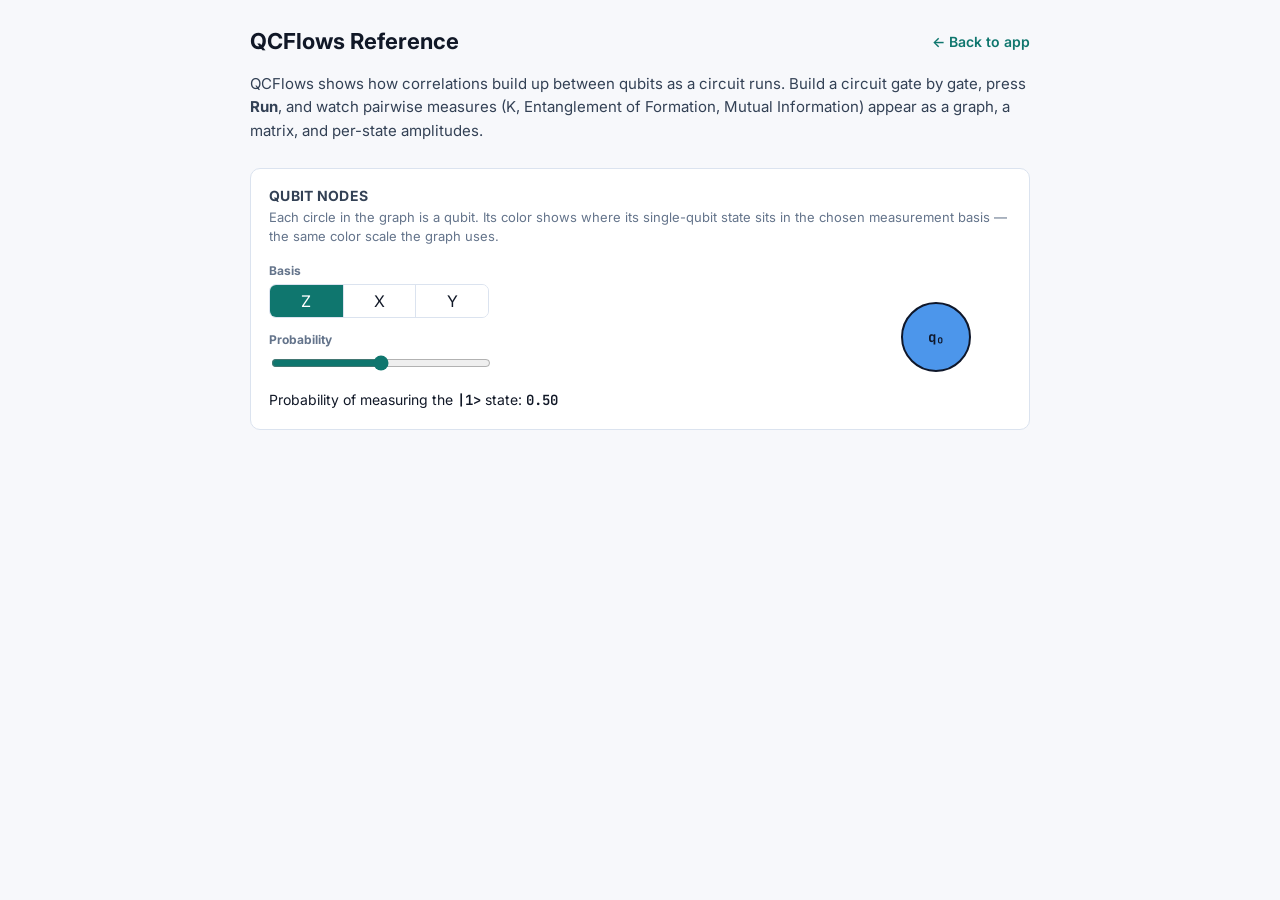
==== reference.html @ 470273de "Reference page" ====
<!DOCTYPE html>
<html lang="en">
<head>
  <meta charset="UTF-8" />
  <meta name="viewport" content="width=device-width, initial-scale=1.0" />
  <title>QCFlows · Reference</title>
  <link rel="preconnect" href="https://fonts.googleapis.com">
  <link rel="preconnect" href="https://fonts.gstatic.com" crossorigin>
  <link href="https://fonts.googleapis.com/css2?family=Inter:wght@400;500;600;700&family=JetBrains+Mono:wght@400;500;600&display=swap" rel="stylesheet">
  <script src="https://d3js.org/d3.v7.min.js"></script>
  <style>
    :root {
      --bg: #f7f8fb;
      --panel: #ffffff;
      --text: #111827;
      --muted: #64748b;
      --line: #dbe3ef;
      --accent: #0f766e;
      --accent-soft: #ccfbf1;
      --mono: 'JetBrains Mono', ui-monospace, SFMono-Regular, Menlo, Consolas, monospace;
    }

    * { box-sizing: border-box; }

    body {
      margin: 0;
      background: var(--bg);
      color: var(--text);
      font-family: Inter, -apple-system, BlinkMacSystemFont, "Segoe UI", sans-serif;
    }

    .wrap {
      max-width: 820px;
      margin: 0 auto;
      padding: 28px 20px 64px;
    }

    .topbar {
      display: flex;
      align-items: center;
      justify-content: space-between;
      gap: 12px;
      margin-bottom: 18px;
    }

    .topbar h1 {
      margin: 0;
      font-size: 22px;
    }

    .back {
      color: var(--accent);
      text-decoration: none;
      font-weight: 600;
      font-size: 14px;
    }

    .back:hover { text-decoration: underline; }

    .lede {
      color: #334155;
      font-size: 15px;
      line-height: 1.55;
      margin: 0 0 26px;
    }

    .ref-card {
      background: var(--panel);
      border: 1px solid var(--line);
      border-radius: 10px;
      padding: 18px;
      margin-bottom: 16px;
    }

    .ref-card h2 {
      margin: 0 0 4px;
      font-size: 14px;
      text-transform: uppercase;
      letter-spacing: 0.02em;
      color: #334155;
    }

    .ref-card p.desc {
      margin: 0 0 16px;
      color: var(--muted);
      font-size: 13px;
      line-height: 1.5;
    }

    .demo {
      display: grid;
      grid-template-columns: 1fr 150px;
      gap: 20px;
      align-items: center;
    }

    .controls { display: grid; gap: 14px; }

    .field-label {
      display: block;
      margin-bottom: 6px;
      color: var(--muted);
      font-size: 12px;
      font-weight: 700;
    }

    .segmented {
      display: grid;
      grid-template-columns: repeat(3, 1fr);
      border: 1px solid var(--line);
      border-radius: 7px;
      overflow: hidden;
      max-width: 220px;
    }

    .segmented button {
      border: 0;
      border-radius: 0;
      min-height: 32px;
      background: #fff;
      color: var(--text);
      font: inherit;
      cursor: pointer;
    }

    .segmented button + button { border-left: 1px solid var(--line); }
    .segmented button.active { background: var(--accent); color: #fff; }

    input[type="range"] {
      width: 100%;
      max-width: 220px;
      accent-color: var(--accent);
    }

    .readout { font-size: 14px; line-height: 1.5; font-variant-ligatures: none; }
    .readout .ket,
    .readout .val { font-family: var(--mono); font-weight: 600; }

    .node-stage { display: grid; place-items: center; }
    .node-stage svg { width: 120px; height: 120px; }

    .node-circle { stroke: #0f172a; stroke-width: 2px; }
    .node-text {
      fill: #0f172a;
      font-family: var(--mono);
      font-size: 14px;
      font-weight: 700;
      text-anchor: middle;
      dominant-baseline: central;
    }

    @media (max-width: 560px) {
      .demo { grid-template-columns: 1fr; }
      .node-stage { order: -1; }
    }
  </style>
</head>
<body>
  <div class="wrap">
    <div class="topbar">
      <h1>QCFlows Reference</h1>
      <a class="back" href="index.html">← Back to app</a>
    </div>

    <p class="lede">
      QCFlows shows how correlations build up between qubits as a circuit runs.
      Build a circuit gate by gate, press <strong>Run</strong>, and watch pairwise
      measures (K, Entanglement of Formation, Mutual Information) appear as a graph,
      a matrix, and per-state amplitudes.
    </p>

    <section class="ref-card">
      <h2>Qubit nodes</h2>
      <p class="desc">
        Each circle in the graph is a qubit. Its color shows where its single-qubit
        state sits in the chosen measurement basis — the same color scale the graph uses.
      </p>

      <div class="demo">
        <div class="controls">
          <div>
            <span class="field-label">Basis</span>
            <div class="segmented" id="ref-basis">
              <button type="button" data-basis="z" class="active">Z</button>
              <button type="button" data-basis="x">X</button>
              <button type="button" data-basis="y">Y</button>
            </div>
          </div>

          <div>
            <span class="field-label">Probability</span>
            <input id="ref-slider" type="range" min="0" max="1" step="0.01" value="0.5">
          </div>

          <div class="readout">
            Probability of measuring the <span class="ket" id="ref-ket">|1></span> state:
            <span class="val" id="ref-prob">0.50</span>
          </div>
        </div>

        <div class="node-stage">
          <svg viewBox="0 0 120 120" role="img" aria-label="Qubit node colored by probability">
            <circle class="node-circle" id="ref-node" cx="60" cy="60" r="34"></circle>
            <text class="node-text" x="60" y="60">q₀</text>
          </svg>
        </div>
      </div>
    </section>

  </div>

  <script>
    const EIGEN = {z: "1", x: "-", y: "ī"};

    const basisControl = document.getElementById("ref-basis");
    const slider = document.getElementById("ref-slider");
    const node = document.getElementById("ref-node");
    const ket = document.getElementById("ref-ket");
    const prob = document.getElementById("ref-prob");

    let basis = "z";
    let p = 0.5;

    // Same Blues scale as the graph; falls back if d3 is unavailable.
    function blues(t) {
      return window.d3
        ? d3.interpolateBlues(t)
        : `hsl(212, 80%, ${96 - 70 * t}%)`;
    }

    function render() {
      const prob0 = 1 - p;                 // graph colors by P(|0>-type)
      node.setAttribute("fill", blues(prob0));
      ket.textContent = `|${EIGEN[basis]}>`;
      prob.textContent = p.toFixed(2);
    }

    basisControl.addEventListener("click", (event) => {
      const button = event.target.closest("button");
      if (!button) return;
      basis = button.dataset.basis;
      for (const item of basisControl.querySelectorAll("button")) {
        item.classList.toggle("active", item === button);
      }
      render();
    });

    slider.addEventListener("input", (event) => {
      p = Number(event.target.value);
      render();
    });

    render();
  </script>
</body>
</html>
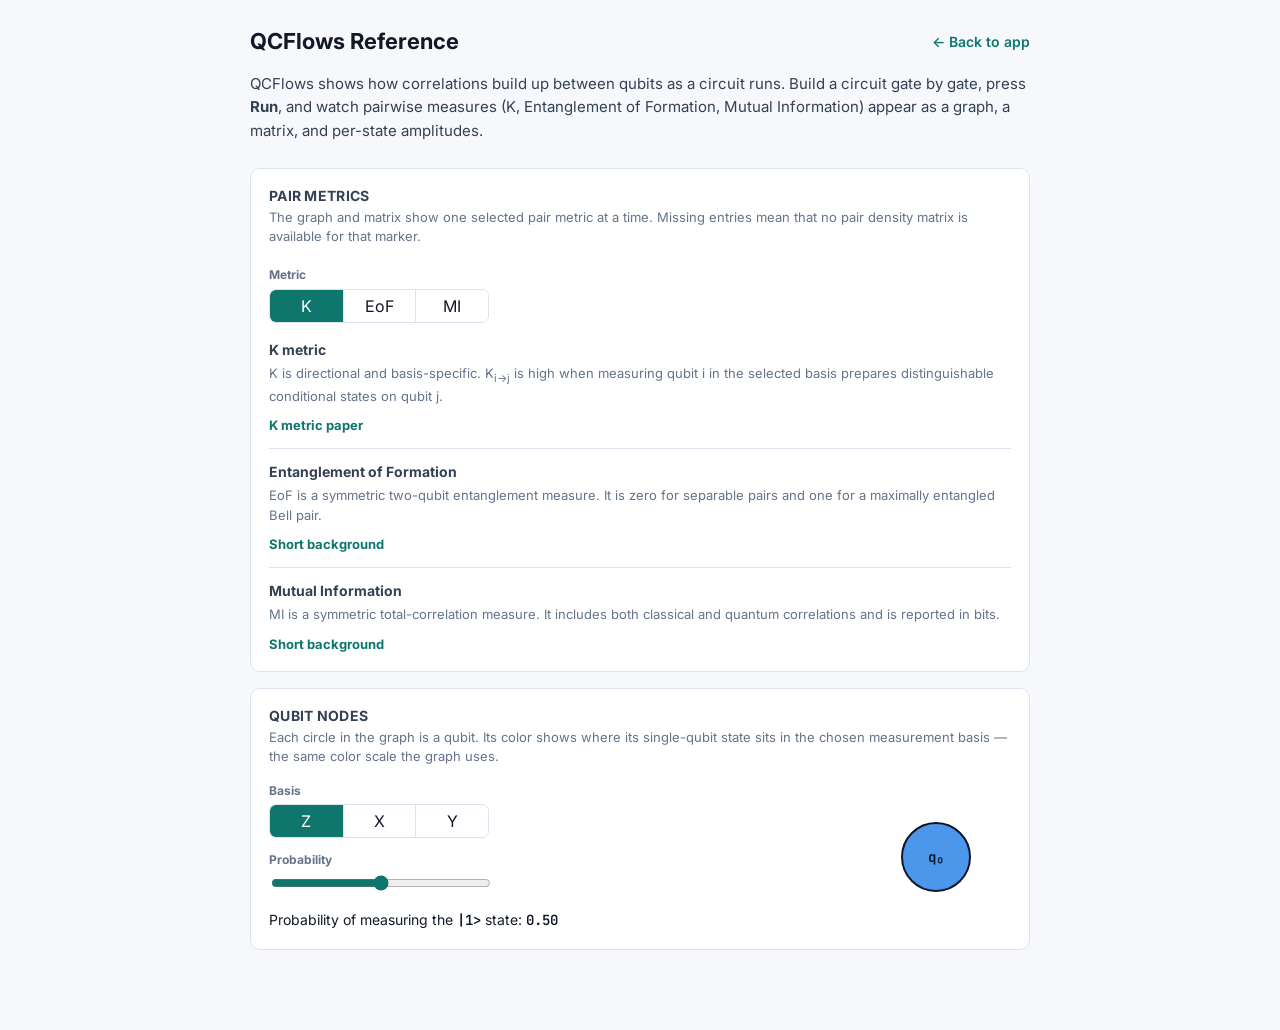
==== commit 2fb0ab20: "Improve sidebar and metric help" ====
--- a/reference.html
+++ b/reference.html
@@ -87,6 +87,63 @@
       line-height: 1.5;
     }
 
+    .metric-ref {
+      border-top: 1px solid var(--line);
+      padding-top: 14px;
+      margin-top: 14px;
+    }
+
+    .tool-snapshot {
+      display: inline-grid;
+      gap: 7px;
+      min-width: min(100%, 220px);
+      margin: 0 0 18px;
+    }
+
+    .tool-snapshot .field-label {
+      margin: 0;
+    }
+
+    .tool-snapshot .segmented {
+      max-width: none;
+    }
+
+    .tool-snapshot button {
+      pointer-events: none;
+    }
+
+    .metric-ref:first-of-type {
+      border-top: 0;
+      padding-top: 0;
+      margin-top: 0;
+    }
+
+    .metric-ref h3 {
+      margin: 0 0 6px;
+      color: #334155;
+      font-size: 14px;
+    }
+
+    .metric-ref p {
+      margin: 0 0 8px;
+      color: var(--muted);
+      font-size: 13px;
+      line-height: 1.5;
+    }
+
+    .ref-link {
+      color: var(--accent);
+      font-size: 13px;
+      font-weight: 700;
+      text-decoration: none;
+    }
+
+    .ref-link:hover,
+    .ref-link:focus-visible {
+      text-decoration: underline;
+      outline: none;
+    }
+
     .demo {
       display: grid;
       grid-template-columns: 1fr 150px;
@@ -168,6 +225,51 @@
       measures (K, Entanglement of Formation, Mutual Information) appear as a graph,
       a matrix, and per-state amplitudes.
     </p>
+
+    <section class="ref-card" id="metrics">
+      <h2>Pair metrics</h2>
+      <p class="desc">
+        The graph and matrix show one selected pair metric at a time. Missing
+        entries mean that no pair density matrix is available for that marker.
+      </p>
+
+      <div class="tool-snapshot" aria-label="Metric selector preview">
+        <span class="field-label">Metric</span>
+        <div class="segmented">
+          <button type="button" class="active" tabindex="-1">K</button>
+          <button type="button" tabindex="-1">EoF</button>
+          <button type="button" tabindex="-1">MI</button>
+        </div>
+      </div>
+
+      <article class="metric-ref" id="metric-k">
+        <h3>K metric</h3>
+        <p>
+          K is directional and basis-specific. K<sub>i→j</sub> is high when
+          measuring qubit i in the selected basis prepares distinguishable
+          conditional states on qubit j.
+        </p>
+        <a class="ref-link" href="https://arxiv.org/abs/2606.16549" target="_blank" rel="noopener">K metric paper</a>
+      </article>
+
+      <article class="metric-ref" id="metric-eof">
+        <h3>Entanglement of Formation</h3>
+        <p>
+          EoF is a symmetric two-qubit entanglement measure. It is zero for
+          separable pairs and one for a maximally entangled Bell pair.
+        </p>
+        <a class="ref-link" href="https://en.wikipedia.org/wiki/Entanglement_of_formation" target="_blank" rel="noopener">Short background</a>
+      </article>
+
+      <article class="metric-ref" id="metric-mi">
+        <h3>Mutual Information</h3>
+        <p>
+          MI is a symmetric total-correlation measure. It includes both
+          classical and quantum correlations and is reported in bits.
+        </p>
+        <a class="ref-link" href="https://en.wikipedia.org/wiki/Quantum_mutual_information" target="_blank" rel="noopener">Short background</a>
+      </article>
+    </section>
 
     <section class="ref-card">
       <h2>Qubit nodes</h2>
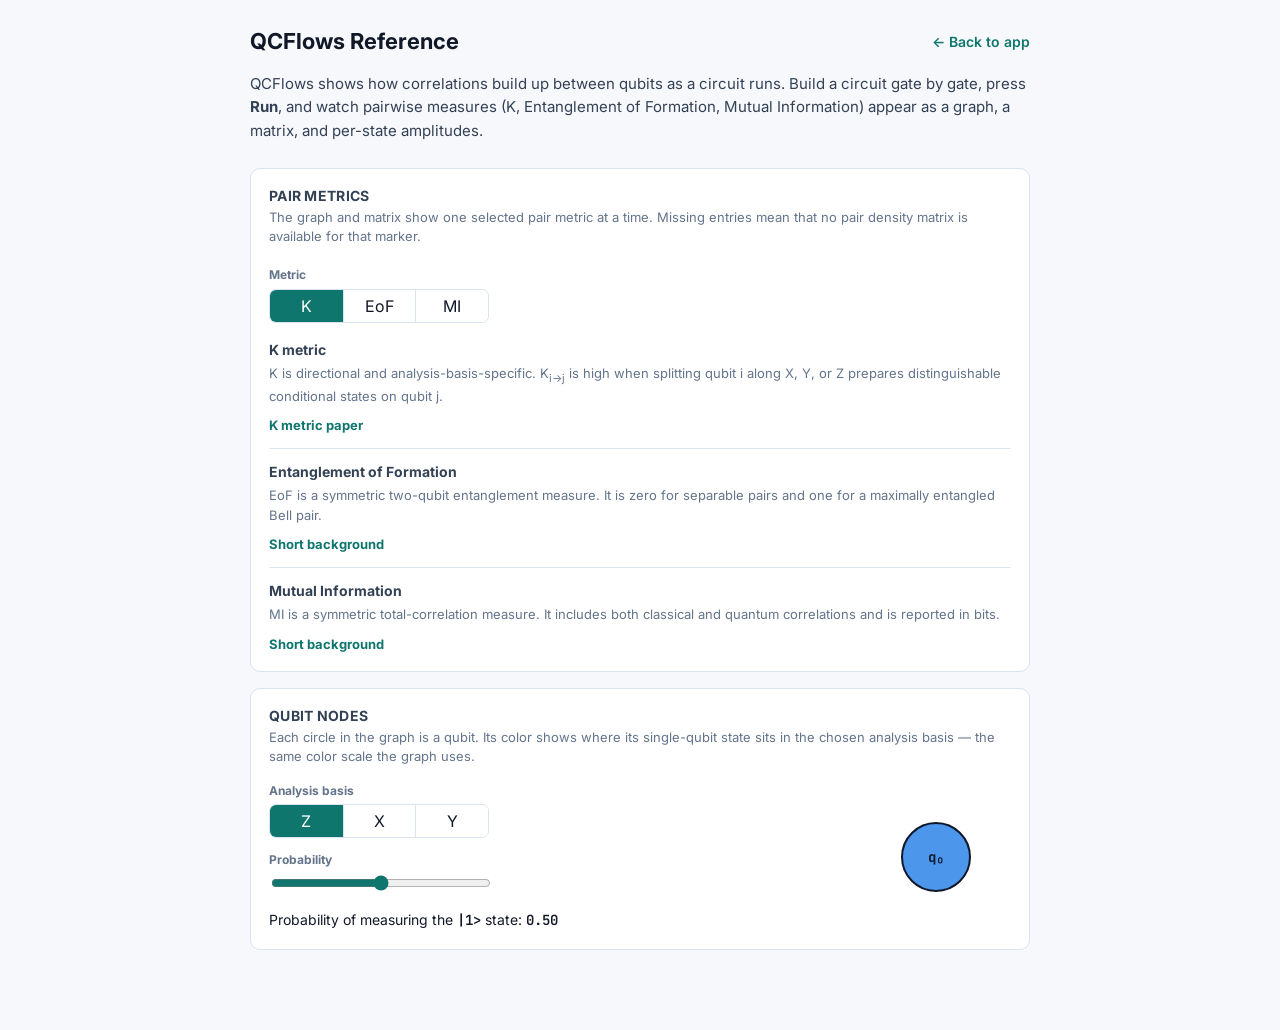
==== commit 6da1cc99: "Rename 'basis'" ====
--- a/reference.html
+++ b/reference.html
@@ -245,8 +245,8 @@
       <article class="metric-ref" id="metric-k">
         <h3>K metric</h3>
         <p>
-          K is directional and basis-specific. K<sub>i→j</sub> is high when
-          measuring qubit i in the selected basis prepares distinguishable
+          K is directional and analysis-basis-specific. K<sub>i→j</sub> is high
+          when splitting qubit i along X, Y, or Z prepares distinguishable
           conditional states on qubit j.
         </p>
         <a class="ref-link" href="https://arxiv.org/abs/2606.16549" target="_blank" rel="noopener">K metric paper</a>
@@ -275,13 +275,13 @@
       <h2>Qubit nodes</h2>
       <p class="desc">
         Each circle in the graph is a qubit. Its color shows where its single-qubit
-        state sits in the chosen measurement basis — the same color scale the graph uses.
+        state sits in the chosen analysis basis — the same color scale the graph uses.
       </p>
 
       <div class="demo">
         <div class="controls">
           <div>
-            <span class="field-label">Basis</span>
+            <span class="field-label">Analysis basis</span>
             <div class="segmented" id="ref-basis">
               <button type="button" data-basis="z" class="active">Z</button>
               <button type="button" data-basis="x">X</button>
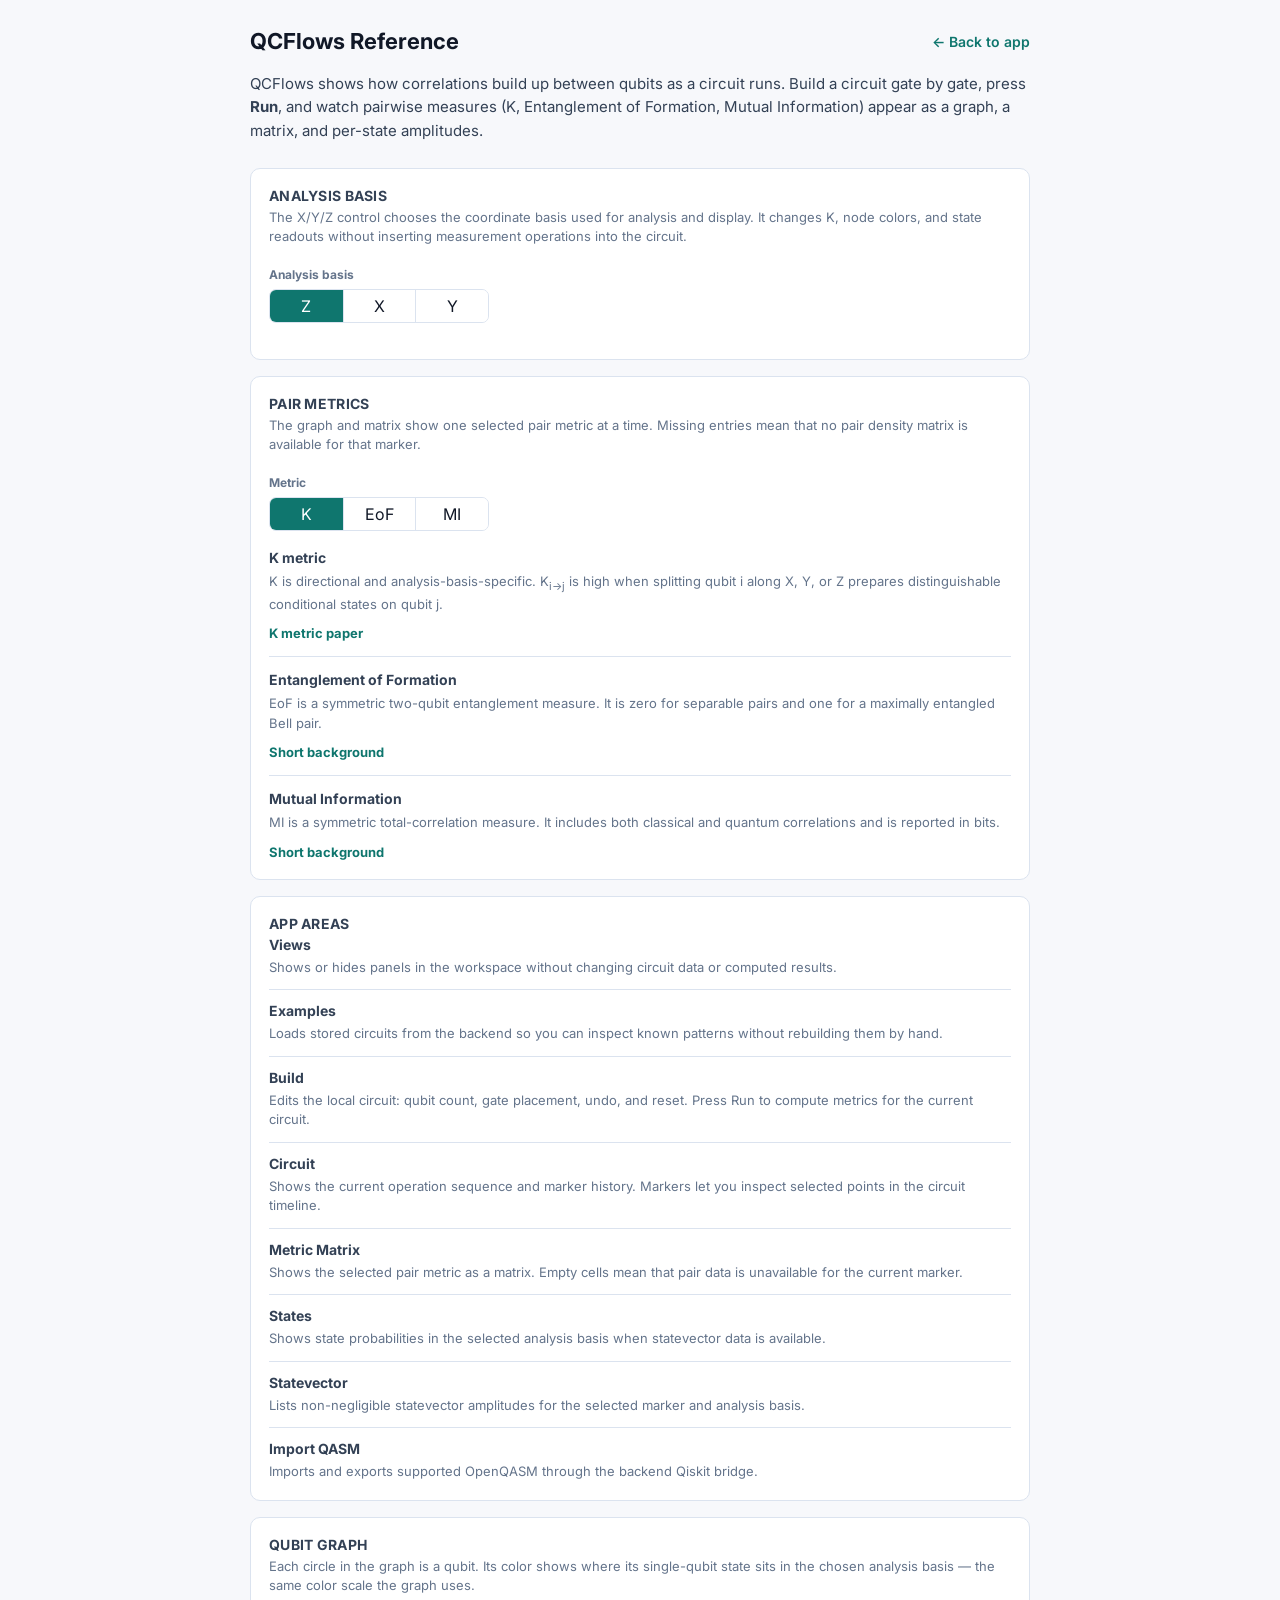
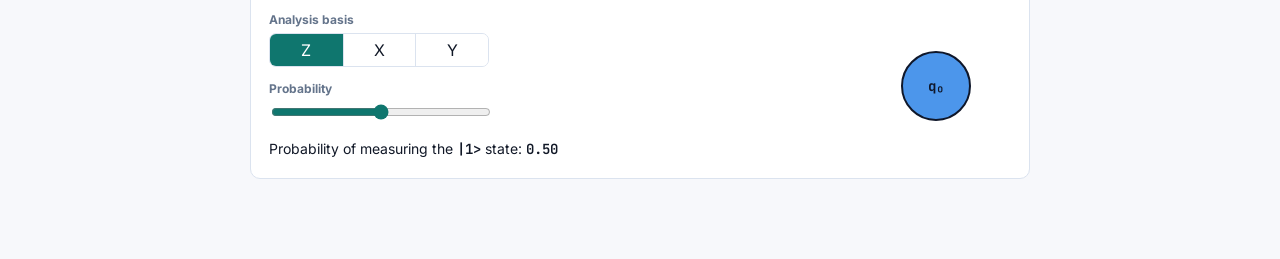
==== commit c0ed2019: "add references to cards" ====
--- a/reference.html
+++ b/reference.html
@@ -70,6 +70,7 @@
       border-radius: 10px;
       padding: 18px;
       margin-bottom: 16px;
+      scroll-margin-top: 18px;
     }
 
     .ref-card h2 {
@@ -91,6 +92,33 @@
       border-top: 1px solid var(--line);
       padding-top: 14px;
       margin-top: 14px;
+      scroll-margin-top: 18px;
+    }
+
+    .mini-ref {
+      border-top: 1px solid var(--line);
+      padding-top: 12px;
+      margin-top: 12px;
+      scroll-margin-top: 18px;
+    }
+
+    .mini-ref:first-of-type {
+      border-top: 0;
+      padding-top: 0;
+      margin-top: 0;
+    }
+
+    .mini-ref h3 {
+      margin: 0 0 5px;
+      color: #334155;
+      font-size: 14px;
+    }
+
+    .mini-ref p {
+      margin: 0;
+      color: var(--muted);
+      font-size: 13px;
+      line-height: 1.5;
     }
 
     .tool-snapshot {
@@ -110,6 +138,33 @@
 
     .tool-snapshot button {
       pointer-events: none;
+    }
+
+    .ref-card:target,
+    .metric-ref:target,
+    .mini-ref:target {
+      border-radius: 8px;
+      animation: ref-target-highlight 1.35s ease-out;
+    }
+
+    @keyframes ref-target-highlight {
+      0% {
+        background: #f0fdfa;
+        box-shadow: 0 0 0 3px rgba(15, 118, 110, 0.16);
+      }
+
+      100% {
+        background: var(--panel);
+        box-shadow: 0 0 0 0 rgba(15, 118, 110, 0);
+      }
+    }
+
+    @media (prefers-reduced-motion: reduce) {
+      .ref-card:target,
+      .metric-ref:target,
+      .mini-ref:target {
+        animation: none;
+      }
     }
 
     .metric-ref:first-of-type {
@@ -226,6 +281,24 @@
       a matrix, and per-state amplitudes.
     </p>
 
+    <section class="ref-card" id="analysis-basis">
+      <h2>Analysis basis</h2>
+      <p class="desc">
+        The X/Y/Z control chooses the coordinate basis used for analysis and
+        display. It changes K, node colors, and state readouts without inserting
+        measurement operations into the circuit.
+      </p>
+
+      <div class="tool-snapshot" aria-label="Analysis basis selector preview">
+        <span class="field-label">Analysis basis</span>
+        <div class="segmented">
+          <button type="button" class="active" tabindex="-1">Z</button>
+          <button type="button" tabindex="-1">X</button>
+          <button type="button" tabindex="-1">Y</button>
+        </div>
+      </div>
+    </section>
+
     <section class="ref-card" id="metrics">
       <h2>Pair metrics</h2>
       <p class="desc">
@@ -271,8 +344,52 @@
       </article>
     </section>
 
-    <section class="ref-card">
-      <h2>Qubit nodes</h2>
+    <section class="ref-card" id="app-areas">
+      <h2>App areas</h2>
+
+      <article class="mini-ref" id="views">
+        <h3>Views</h3>
+        <p>Shows or hides panels in the workspace without changing circuit data or computed results.</p>
+      </article>
+
+      <article class="mini-ref" id="examples">
+        <h3>Examples</h3>
+        <p>Loads stored circuits from the backend so you can inspect known patterns without rebuilding them by hand.</p>
+      </article>
+
+      <article class="mini-ref" id="build">
+        <h3>Build</h3>
+        <p>Edits the local circuit: qubit count, gate placement, undo, and reset. Press Run to compute metrics for the current circuit.</p>
+      </article>
+
+      <article class="mini-ref" id="circuit">
+        <h3>Circuit</h3>
+        <p>Shows the current operation sequence and marker history. Markers let you inspect selected points in the circuit timeline.</p>
+      </article>
+
+      <article class="mini-ref" id="metric-matrix">
+        <h3>Metric Matrix</h3>
+        <p>Shows the selected pair metric as a matrix. Empty cells mean that pair data is unavailable for the current marker.</p>
+      </article>
+
+      <article class="mini-ref" id="states">
+        <h3>States</h3>
+        <p>Shows state probabilities in the selected analysis basis when statevector data is available.</p>
+      </article>
+
+      <article class="mini-ref" id="statevector">
+        <h3>Statevector</h3>
+        <p>Lists non-negligible statevector amplitudes for the selected marker and analysis basis.</p>
+      </article>
+
+      <article class="mini-ref" id="qasm">
+        <h3>Import QASM</h3>
+        <p>Imports and exports supported OpenQASM through the backend Qiskit bridge.</p>
+      </article>
+    </section>
+
+    <section class="ref-card" id="qubit-graph">
+      <h2>Qubit graph</h2>
       <p class="desc">
         Each circle in the graph is a qubit. Its color shows where its single-qubit
         state sits in the chosen analysis basis — the same color scale the graph uses.
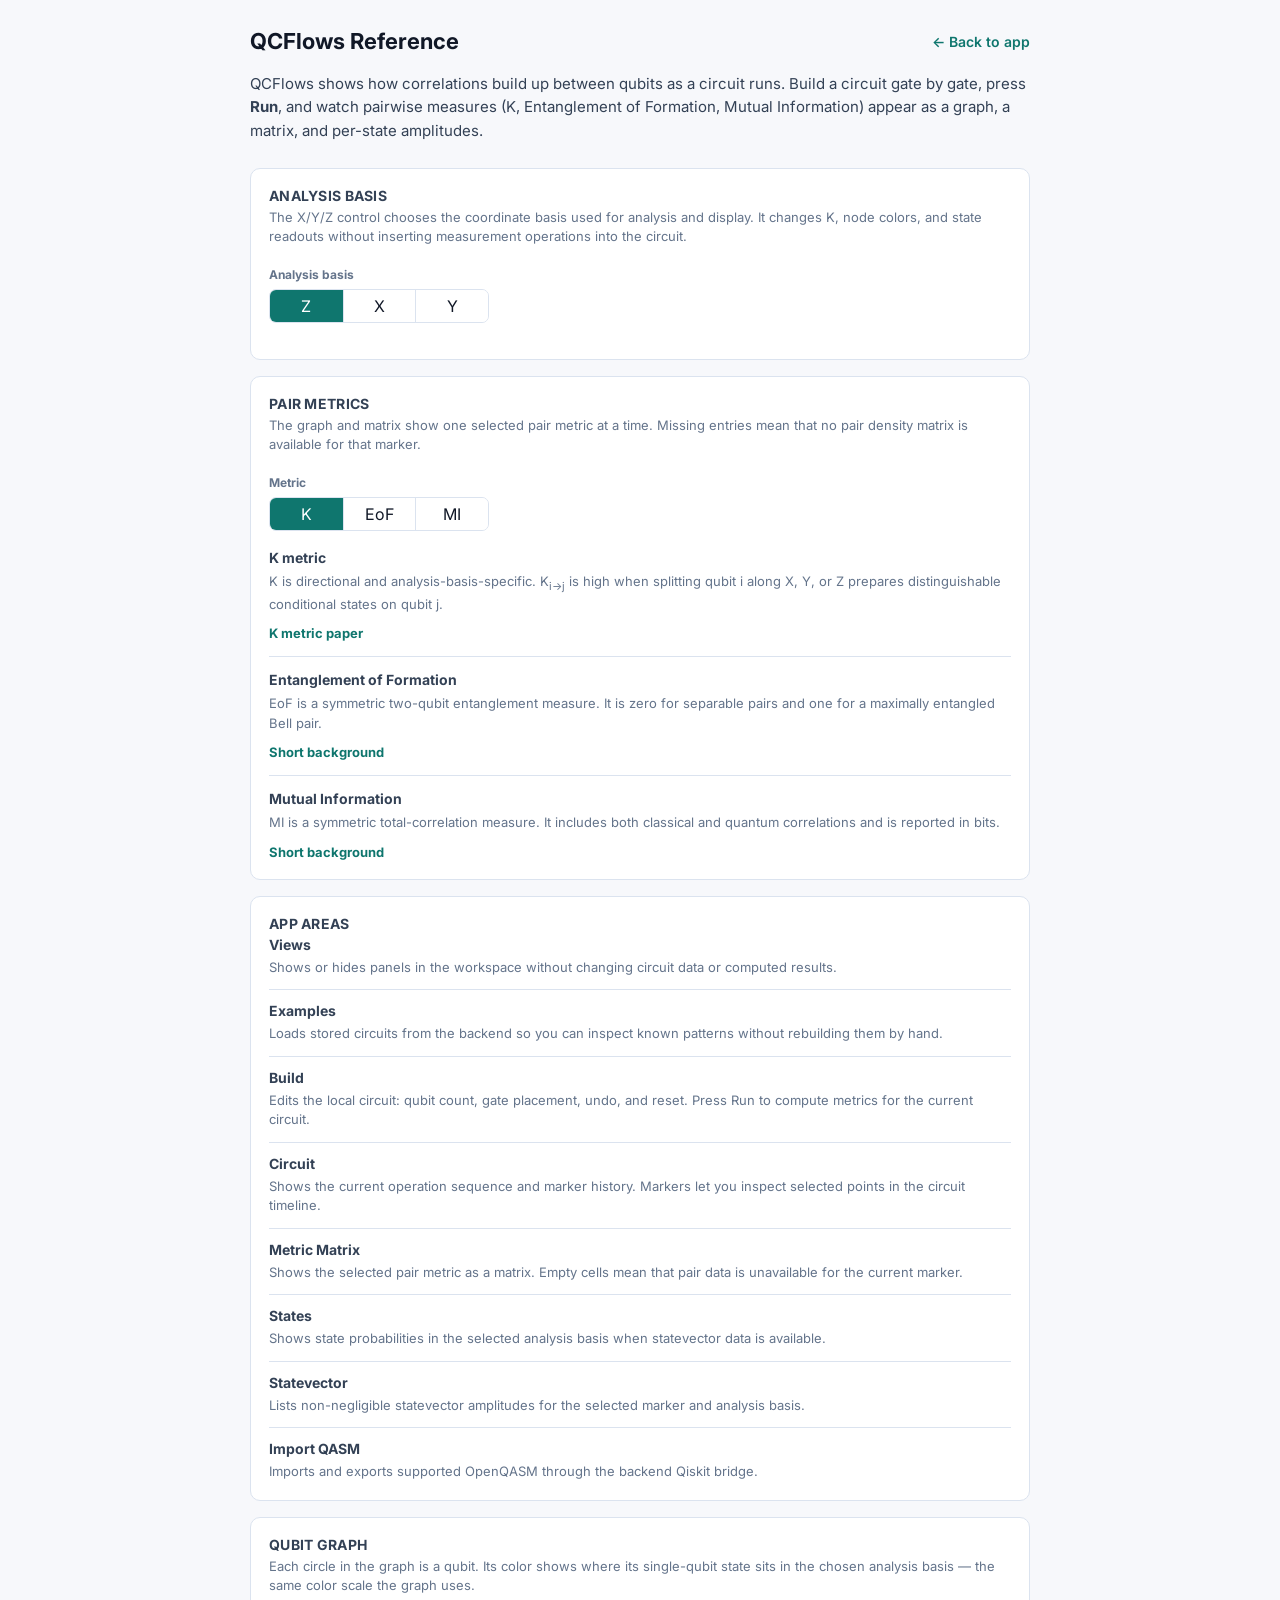
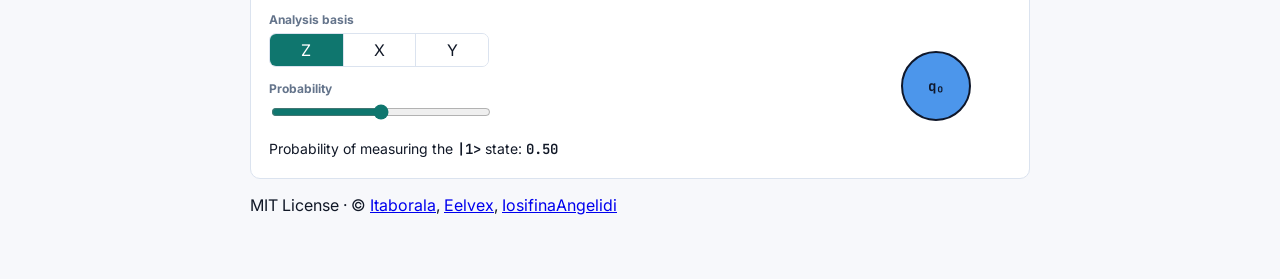
==== commit 81cf8a88: "Including MIT copyright notice. Fixes #16" ====
--- a/reference.html
+++ b/reference.html
@@ -425,7 +425,12 @@
         </div>
       </div>
     </section>
-
+    <footer class="ref-footer">
+      MIT License · ©
+      <a href="https://github.com/Itaborala" target="_blank" rel="noopener">Itaborala</a>,
+      <a href="https://github.com/Eelvex" target="_blank" rel="noopener">Eelvex</a>,
+      <a href="https://github.com/iosifinaangelidi" target="_blank" rel="noopener">IosifinaAngelidi</a>
+    </footer>
   </div>
 
   <script>
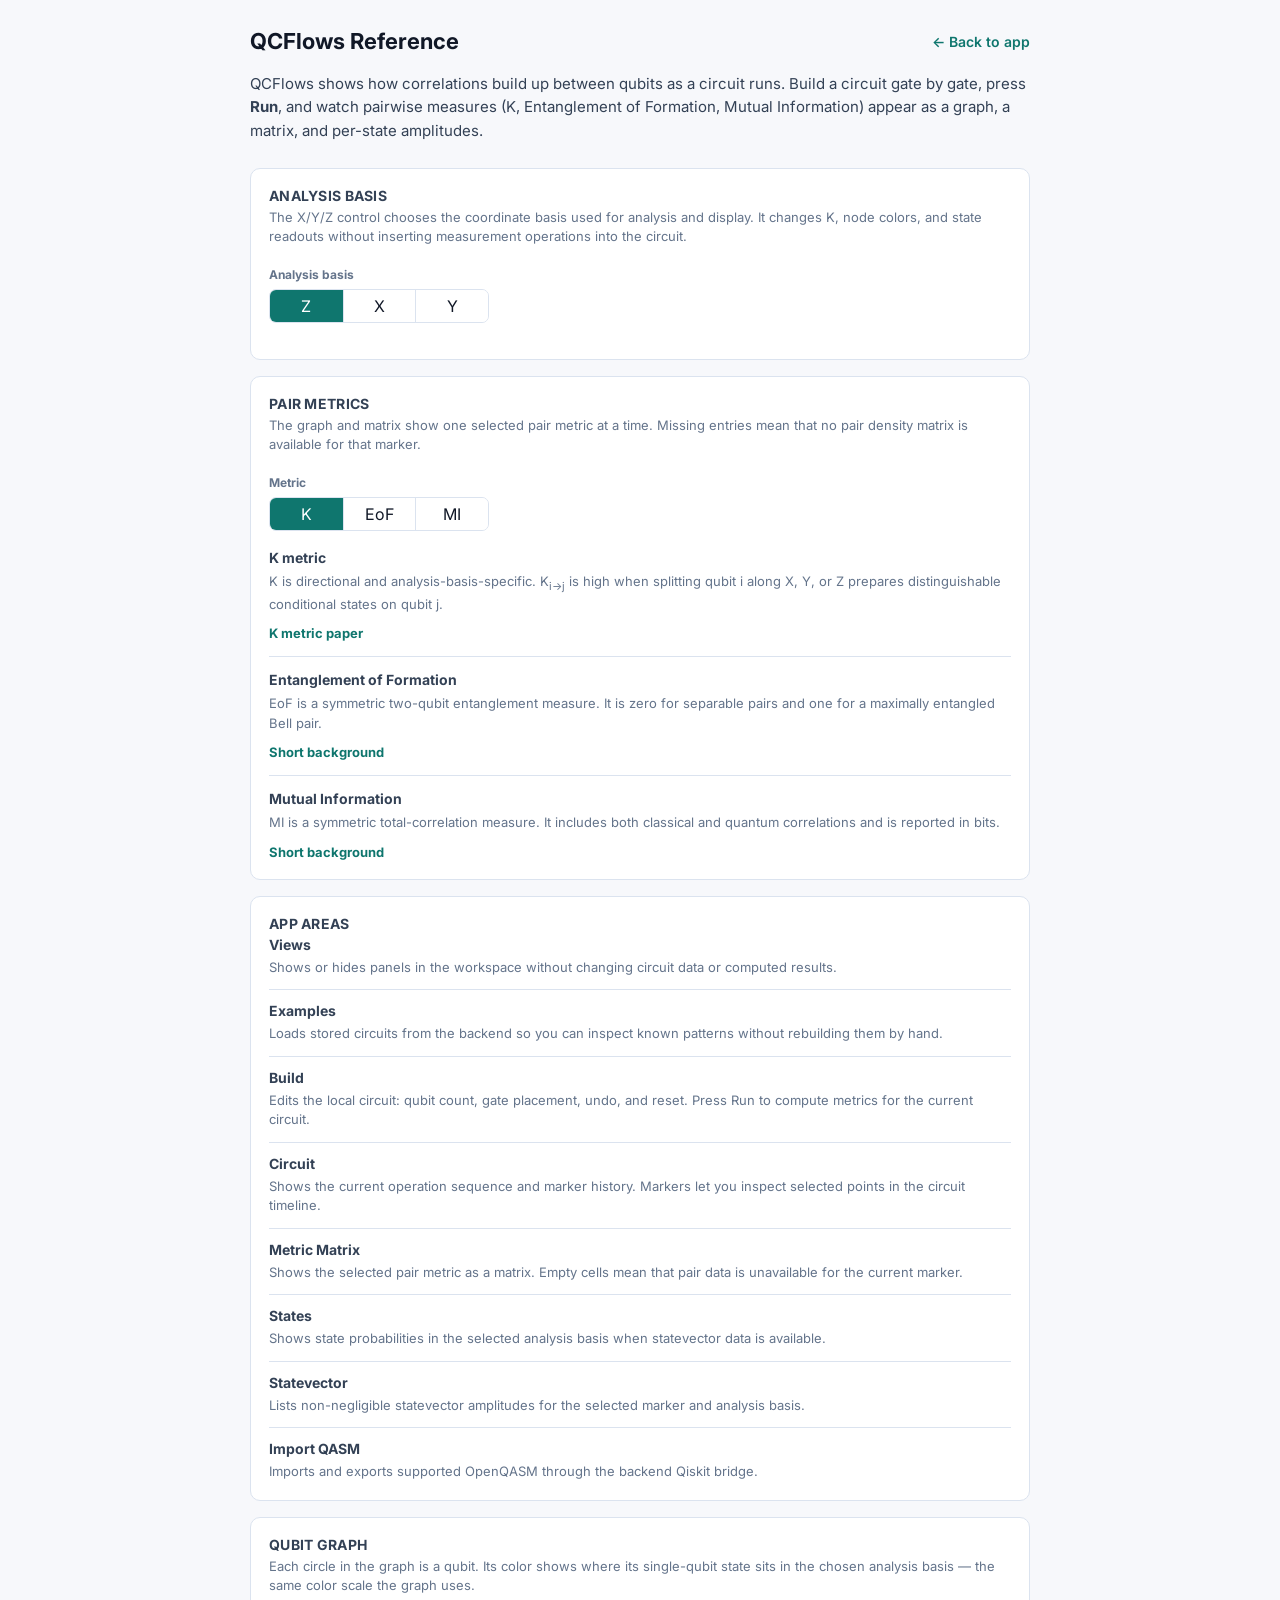
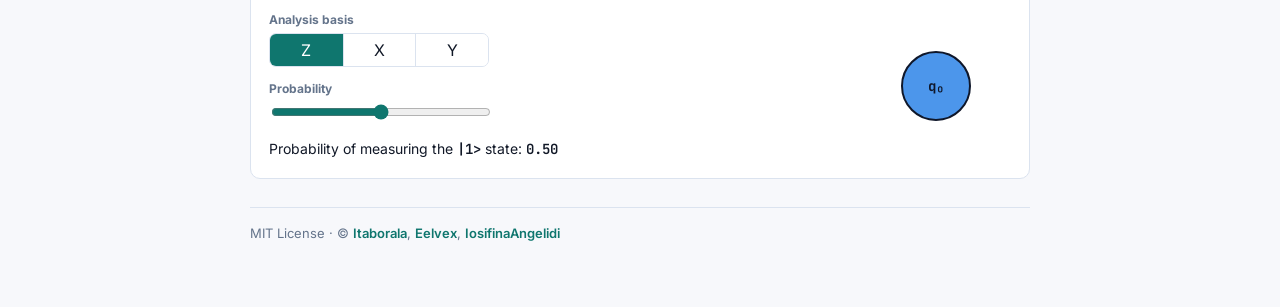
==== commit 1b7fd55d: "fixing ref footer style" ====
--- a/reference.html
+++ b/reference.html
@@ -265,6 +265,26 @@
       .demo { grid-template-columns: 1fr; }
       .node-stage { order: -1; }
     }
+    .ref-footer {
+      margin-top: 28px;
+      padding-top: 16px;
+      border-top: 1px solid var(--line);
+      color: var(--muted);
+      font-size: 13px;
+      line-height: 1.5;
+    }
+
+    .ref-footer a {
+      color: var(--accent);
+      font-weight: 600;
+      text-decoration: none;
+    }
+
+    .ref-footer a:hover,
+    .ref-footer a:focus-visible {
+      text-decoration: underline;
+      outline: none;
+    }
   </style>
 </head>
 <body>
